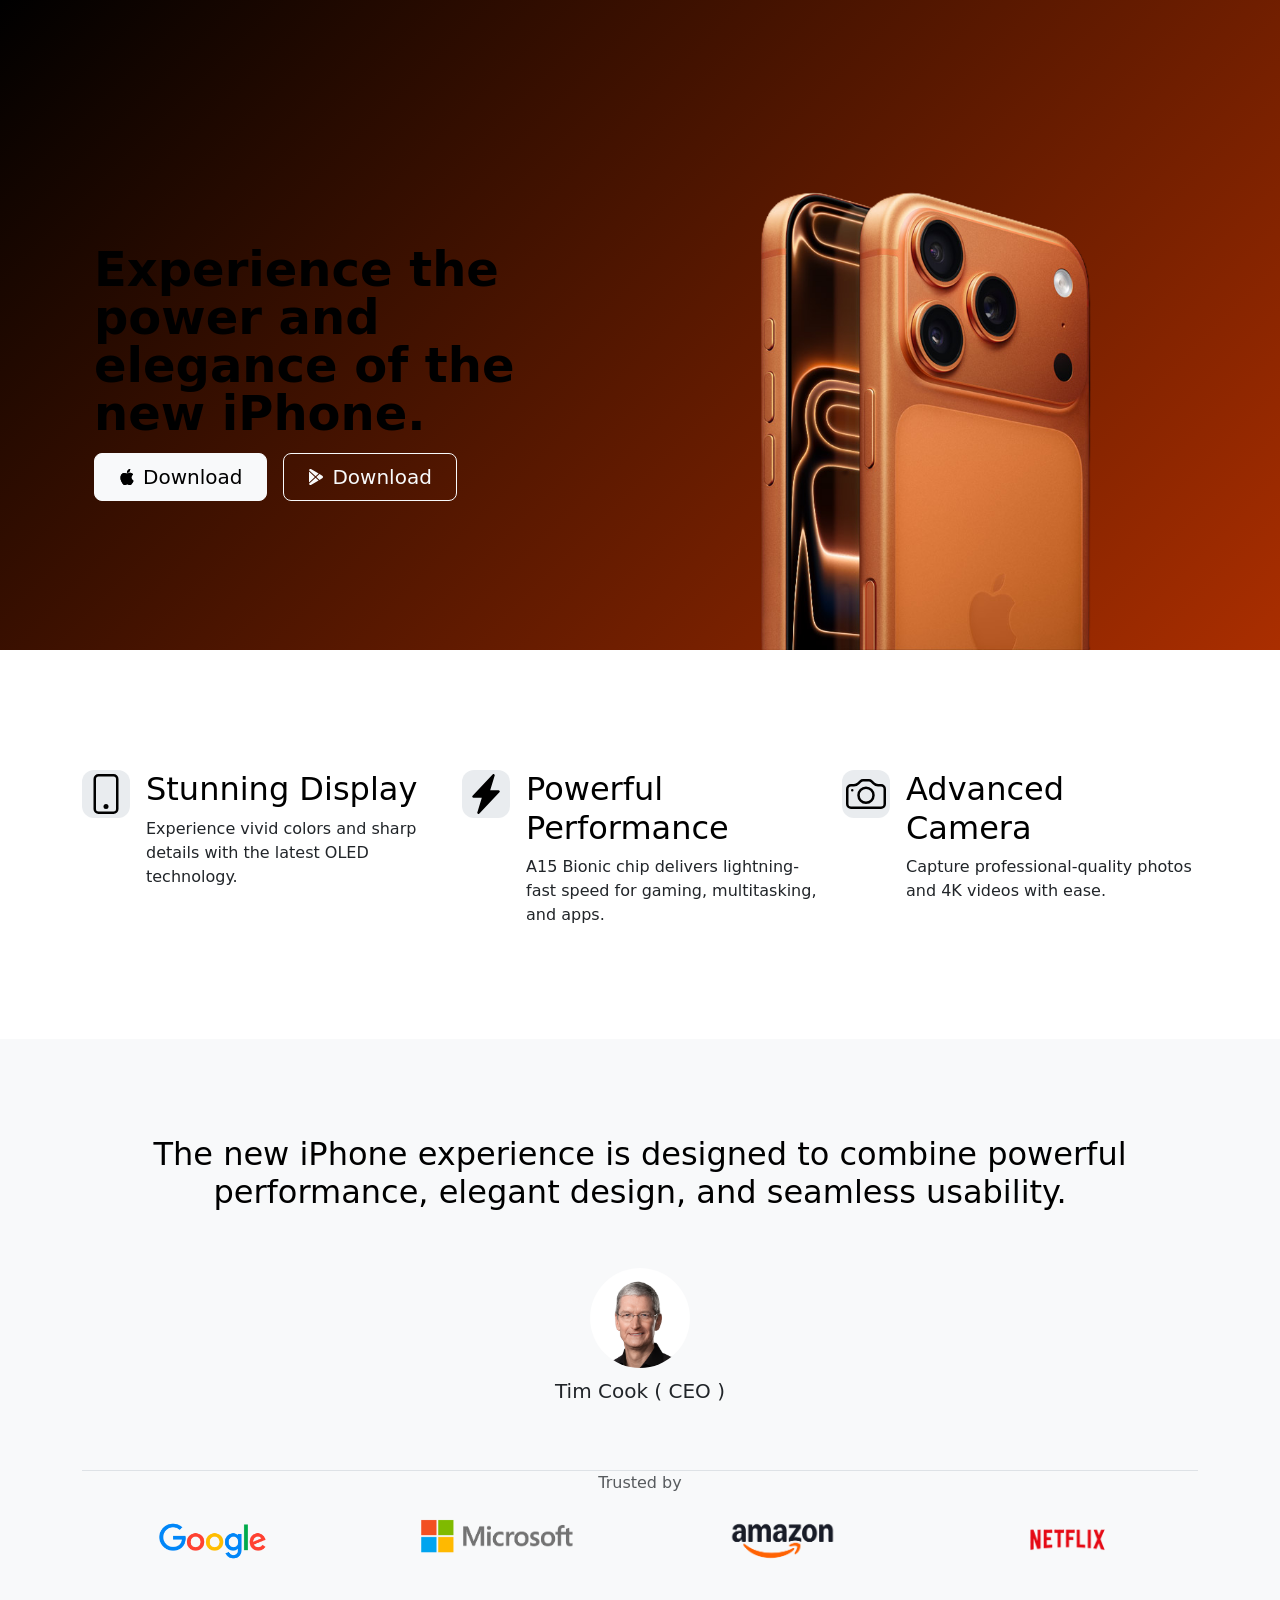
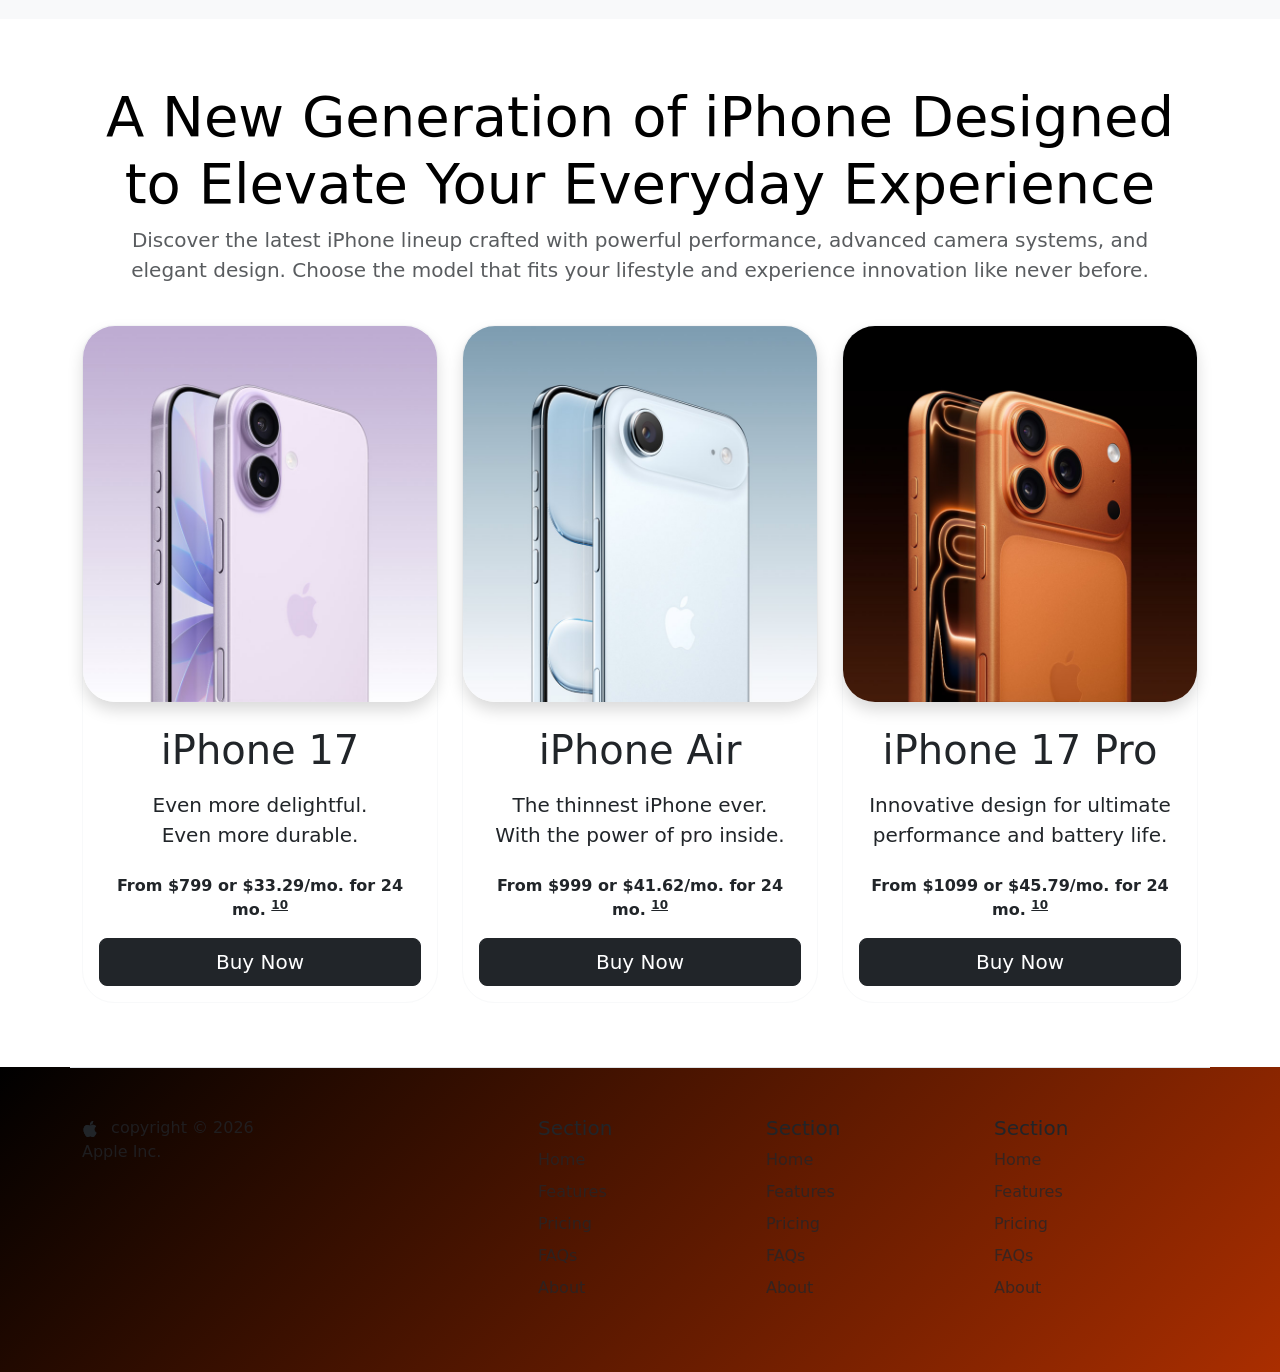
==== index.html @ 8bdb545b "updated" ====
<!doctype html>
<html lang="en">
  <head>
    <meta charset="UTF-8" />
    <meta name="viewport" content="width=device-width, initial-scale=1" />

    <title>New_iPhone</title>

    <!-- fav icon -->
    <link rel="icon" type="image/png" href="./images/apple.png" />

    <!-- Bootstrap CSS -->
    <link
      href="https://cdn.jsdelivr.net/npm/bootstrap@5.3.2/dist/css/bootstrap.min.css"
      rel="stylesheet"
    />

    <!-- link with style css -->
    <link rel="stylesheet" href="./css/style.css" />
  </head>

  <body>
    <!-- Title -->
    <section id="title" class="hero-bg">
      <div class="container col-xxl-8 px-4 pt-5">
        <div class="row flex-lg-row-reverse align-items-center g-5 pt-5">
          <div class="col-10 col-sm-8 col-lg-6">
            <img
              src="images/iphone_17pro-model.png"
              class="d-block mx-lg-auto img-fluid"
              alt="iphone image"
              height="200"
              loading="lazy"
            />
          </div>
          <div class="col-lg-6">
            <h1 class="display-5 fw-bold text-body-emphasis lh-1 mb-3">
              Experience the power and elegance of the new iPhone.
            </h1>
            <div class="d-grid gap-2 d-md-flex justify-content-md-start">
              <button
                type="button"
                class="btn btn-light btn-lg px-4 me-md-2 d-flex align-items-center"
              >
                <svg
                  xmlns="http://www.w3.org/2000/svg"
                  width="16"
                  height="16"
                  fill="currentColor"
                  class="bi bi-apple me-2"
                  viewBox="0 0 16 16"
                >
                  <path
                    d="M11.182.008C11.148-.03 9.923.023 8.857 1.18c-1.066 1.156-.902 2.482-.878 2.516s1.52.087 2.475-1.258.762-2.391.728-2.43m3.314 11.733c-.048-.096-2.325-1.234-2.113-3.422s1.675-2.789 1.698-2.854-.597-.79-1.254-1.157a3.7 3.7 0 0 0-1.563-.434c-.108-.003-.483-.095-1.254.116-.508.139-1.653.589-1.968.607-.316.018-1.256-.522-2.267-.665-.647-.125-1.333.131-1.824.328-.49.196-1.422.754-2.074 2.237-.652 1.482-.311 3.83-.067 4.56s.625 1.924 1.273 2.796c.576.984 1.34 1.667 1.659 1.899s1.219.386 1.843.067c.502-.308 1.408-.485 1.766-.472.357.013 1.061.154 1.782.539.571.197 1.111.115 1.652-.105.541-.221 1.324-1.059 2.238-2.758q.52-1.185.473-1.282"
                  />
                  <path
                    d="M11.182.008C11.148-.03 9.923.023 8.857 1.18c-1.066 1.156-.902 2.482-.878 2.516s1.52.087 2.475-1.258.762-2.391.728-2.43m3.314 11.733c-.048-.096-2.325-1.234-2.113-3.422s1.675-2.789 1.698-2.854-.597-.79-1.254-1.157a3.7 3.7 0 0 0-1.563-.434c-.108-.003-.483-.095-1.254.116-.508.139-1.653.589-1.968.607-.316.018-1.256-.522-2.267-.665-.647-.125-1.333.131-1.824.328-.49.196-1.422.754-2.074 2.237-.652 1.482-.311 3.83-.067 4.56s.625 1.924 1.273 2.796c.576.984 1.34 1.667 1.659 1.899s1.219.386 1.843.067c.502-.308 1.408-.485 1.766-.472.357.013 1.061.154 1.782.539.571.197 1.111.115 1.652-.105.541-.221 1.324-1.059 2.238-2.758q.52-1.185.473-1.282"
                  />
                </svg>
                Download
              </button>
              <button
                type="button"
                class="btn btn-outline-light btn-lg px-4 d-flex align-items-center"
              >
                <svg
                  xmlns="http://www.w3.org/2000/svg"
                  width="16"
                  height="16"
                  fill="currentColor"
                  class="bi bi-google-play me-2"
                  viewBox="0 0 16 16"
                >
                  <path
                    d="M14.222 9.374c1.037-.61 1.037-2.137 0-2.748L11.528 5.04 8.32 8l3.207 2.96zm-3.595 2.116L7.583 8.68 1.03 14.73c.201 1.029 1.36 1.61 2.303 1.055zM1 13.396V2.603L6.846 8zM1.03 1.27l6.553 6.05 3.044-2.81L3.333.215C2.39-.341 1.231.24 1.03 1.27"
                  />
                </svg>
                Download
              </button>
            </div>
          </div>
        </div>
      </div>
    </section>

    <!-- Features -->
    <section id="features">
      <div class="container">
        <div class="row g-4 py-5 row-cols-1 row-cols-lg-3 mt-5">
          <div class="col d-flex align-items-start">
            <div
              class="icon-square text-body-emphasis bg-body-secondary d-inline-flex align-items-center justify-content-center fs-4 flex-shrink-0 me-3"
            >
              <svg
                xmlns="http://www.w3.org/2000/svg"
                width="40"
                height="40"
                fill="currentColor"
                class="bi bi-phone"
                viewBox="0 0 16 16"
              >
                <path
                  d="M11 1a1 1 0 0 1 1 1v12a1 1 0 0 1-1 1H5a1 1 0 0 1-1-1V2a1 1 0 0 1 1-1zM5 0a2 2 0 0 0-2 2v12a2 2 0 0 0 2 2h6a2 2 0 0 0 2-2V2a2 2 0 0 0-2-2z"
                />
                <path d="M8 14a1 1 0 1 0 0-2 1 1 0 0 0 0 2" />
              </svg>
            </div>
            <div>
              <h3 class="fs-2 text-body-emphasis">Stunning Display</h3>
              <p>
                Experience vivid colors and sharp details with the latest OLED
                technology.
              </p>
            </div>
          </div>
          <div class="col d-flex align-items-start">
            <div
              class="icon-square text-body-emphasis bg-body-secondary d-inline-flex align-items-center justify-content-center fs-4 flex-shrink-0 me-3"
            >
              <svg
                xmlns="http://www.w3.org/2000/svg"
                width="40"
                height="40"
                fill="currentColor"
                class="bi bi-lightning-charge-fill"
                viewBox="0 0 16 16"
              >
                <path
                  d="M11.251.068a.5.5 0 0 1 .227.58L9.677 6.5H13a.5.5 0 0 1 .364.843l-8 8.5a.5.5 0 0 1-.842-.49L6.323 9.5H3a.5.5 0 0 1-.364-.843l8-8.5a.5.5 0 0 1 .615-.09z"
                />
              </svg>
            </div>
            <div>
              <h3 class="fs-2 text-body-emphasis">Powerful Performance</h3>
              <p>
                A15 Bionic chip delivers lightning-fast speed for gaming,
                multitasking, and apps.
              </p>
            </div>
          </div>
          <div class="col d-flex align-items-start">
            <div
              class="icon-square text-body-emphasis bg-body-secondary d-inline-flex align-items-center justify-content-center fs-4 flex-shrink-0 me-3"
            >
              <svg
                xmlns="http://www.w3.org/2000/svg"
                width="40"
                height="40"
                fill="currentColor"
                class="bi bi-camera"
                viewBox="0 0 16 16"
              >
                <path
                  d="M15 12a1 1 0 0 1-1 1H2a1 1 0 0 1-1-1V6a1 1 0 0 1 1-1h1.172a3 3 0 0 0 2.12-.879l.83-.828A1 1 0 0 1 6.827 3h2.344a1 1 0 0 1 .707.293l.828.828A3 3 0 0 0 12.828 5H14a1 1 0 0 1 1 1zM2 4a2 2 0 0 0-2 2v6a2 2 0 0 0 2 2h12a2 2 0 0 0 2-2V6a2 2 0 0 0-2-2h-1.172a2 2 0 0 1-1.414-.586l-.828-.828A2 2 0 0 0 9.172 2H6.828a2 2 0 0 0-1.414.586l-.828.828A2 2 0 0 1 3.172 4z"
                />
                <path
                  d="M8 11a2.5 2.5 0 1 1 0-5 2.5 2.5 0 0 1 0 5m0 1a3.5 3.5 0 1 0 0-7 3.5 3.5 0 0 0 0 7M3 6.5a.5.5 0 1 1-1 0 .5.5 0 0 1 1 0"
                />
              </svg>
            </div>
            <div>
              <h3 class="fs-2 text-body-emphasis">Advanced Camera</h3>
              <p>
                Capture professional-quality photos and 4K videos with ease.
              </p>
            </div>
          </div>
        </div>
      </div>
    </section>

    <!-- Testimonial -->
    <section id="testimonial">
      <div class="my-5">
        <div class="p-5 text-center bg-body-tertiary">
          <div class="container py-5">
            <h2 class="text-body-emphasis">
              The new iPhone experience is designed to combine powerful
              performance, elegant design, and seamless usability.
            </h2>
            <img
              src="./images/tim-cook_image.png"
              class="profile-img mt-5"
              alt="ceo image"
            />
            <p class="col-lg-8 mx-auto lead mt-2">Tim Cook ( CEO )</p>
          </div>

          <div class="container text-center">
            <p class="text-muted mb-3 border-top">Trusted by</p>
            <div class="row">
              <div class="col-lg-3 col-sm-12 align-items-center">
                <img src="./images/google.png" height="60" alt="google" />
              </div>
              <div class="col-lg-3 col-sm-12 align-items-center">
                <img src="./images/Microsoft.png" height="50" alt="microsoft" />
              </div>
              <div class="col-lg-3 col-sm-12 align-items-center">
                <img src="./images/Amazon.png" height="60" alt="amazon" />
              </div>
              <div class="col-lg-3 col-sm-12 align-items-center">
                <img src="./images/netflix.png" height="60" alt="netflix" />
              </div>
            </div>
          </div>
        </div>
      </div>
    </section>

    <!-- Pricing -->
    <section id="pricing">
      <div class="container">
        <div class="pricing-header p-3 pb-md-4 mx-auto text-center">
          <h2 class="display-4 fw-normal text-body-emphasis">
            A New Generation of iPhone Designed to Elevate Your Everyday
            Experience
          </h2>
          <p class="fs-5 text-body-secondary">
            Discover the latest iPhone lineup crafted with powerful performance,
            advanced camera systems, and elegant design. Choose the model that
            fits your lifestyle and experience innovation like never before.
          </p>
        </div>
        <div class="row row-cols-1 row-cols-md-3 mb-3 text-center">
          <div class="col">
            <div
              class="card border-light mb-3 rounded-5"
              style="max-width: 24rem"
            >
              <img
                src="./images/iphone_17.jpg"
                class="card-img-top mb-2 rounded-5 d-block shadow"
                alt="iphone_17"
              />

              <div class="card-body">
                <h1 class="card-title pricing-card-title">iPhone 17</h1>
                <ul class="list-unstyled mt-3 mb-4 fs-5">
                  <li>Even more delightful.</li>
                  <li>Even more durable.</li>
                </ul>
                <p class="fw-bold fs-6">
                  From $799 or $33.29/mo. for 24 mo.
                  <span><sup class="text-decoration-underline">10</sup></span>
                </p>

                <button type="button" class="w-100 btn btn-lg btn-dark">
                  Buy Now
                </button>
              </div>
            </div>
          </div>
          <div class="col">
            <div
              class="card border-light mb-3 rounded-5"
              style="max-width: 24rem"
            >
              <img
                src="./images/iphone_air.jpg"
                class="card-img-top mb-2 rounded-5 d-block shadow"
                alt="iphone_17"
              />

              <div class="card-body">
                <h1 class="card-title pricing-card-title">iPhone Air</h1>
                <ul class="list-unstyled mt-3 mb-4 fs-5">
                  <li>The thinnest iPhone ever.</li>
                  <li>With the power of pro inside.</li>
                </ul>
                <p class="fw-bold fs-6">
                  From $999 or $41.62/mo. for 24 mo.
                  <span><sup class="text-decoration-underline">10</sup></span>
                </p>

                <button type="button" class="w-100 btn btn-lg btn-dark">
                  Buy Now
                </button>
              </div>
            </div>
          </div>
          <div class="col">
            <div
              class="card border-light mb-3 rounded-5"
              style="max-width: 24rem"
            >
              <img
                src="./images/iphone_17pro.jpg"
                class="card-img-top mb-2 rounded-5 d-block shadow"
                alt="iphone_17"
              />

              <div class="card-body">
                <h1 class="card-title pricing-card-title">iPhone 17 Pro</h1>
                <ul class="list-unstyled mt-3 mb-4 fs-5">
                  <li>Innovative design for ultimate</li>
                  <li>performance and battery life.</li>
                </ul>
                <p class="fw-bold fs-6">
                  From $1099 or $45.79/mo. for 24 mo.
                  <span><sup class="text-decoration-underline">10</sup></span>
                </p>

                <button type="button" class="w-100 btn btn-lg btn-dark">
                  Buy Now
                </button>
              </div>
            </div>
          </div>
        </div>
      </div>
    </section>

    <!-- Footer -->
    <section id="footer" class="hero-bg">
      <div class="container">
        <footer
          class="row row-cols-1 row-cols-sm-2 row-cols-md-5 py-5 mt-5 border-top"
        >
          <div class="col mb-3">
            <p class="text-body-secondary fs-7">
              <span>
                <a
                  href="https://www.apple.com"
                  target="_blank"
                  class="text-decoration-none"
                >
                  <svg
                    xmlns="http://www.w3.org/2000/svg"
                    width="16"
                    height="16"
                    fill="currentColor"
                    class="bi bi-apple me-2 text-dark"
                    viewBox="0 0 16 16"
                  >
                    <path
                      d="M11.182.008C11.148-.03 9.923.023 8.857 1.18c-1.066 1.156-.902 2.482-.878 2.516s1.52.087 2.475-1.258.762-2.391.728-2.43m3.314 11.733c-.048-.096-2.325-1.234-2.113-3.422s1.675-2.789 1.698-2.854-.597-.79-1.254-1.157a3.7 3.7 0 0 0-1.563-.434c-.108-.003-.483-.095-1.254.116-.508.139-1.653.589-1.968.607-.316.018-1.256-.522-2.267-.665-.647-.125-1.333.131-1.824.328-.49.196-1.422.754-2.074 2.237-.652 1.482-.311 3.83-.067 4.56s.625 1.924 1.273 2.796c.576.984 1.34 1.667 1.659 1.899s1.219.386 1.843.067c.502-.308 1.408-.485 1.766-.472.357.013 1.061.154 1.782.539.571.197 1.111.115 1.652-.105.541-.221 1.324-1.059 2.238-2.758q.52-1.185.473-1.282"
                    />
                    <path
                      d="M11.182.008C11.148-.03 9.923.023 8.857 1.18c-1.066 1.156-.902 2.482-.878 2.516s1.52.087 2.475-1.258.762-2.391.728-2.43m3.314 11.733c-.048-.096-2.325-1.234-2.113-3.422s1.675-2.789 1.698-2.854-.597-.79-1.254-1.157a3.7 3.7 0 0 0-1.563-.434c-.108-.003-.483-.095-1.254.116-.508.139-1.653.589-1.968.607-.316.018-1.256-.522-2.267-.665-.647-.125-1.333.131-1.824.328-.49.196-1.422.754-2.074 2.237-.652 1.482-.311 3.83-.067 4.56s.625 1.924 1.273 2.796c.576.984 1.34 1.667 1.659 1.899s1.219.386 1.843.067c.502-.308 1.408-.485 1.766-.472.357.013 1.061.154 1.782.539.571.197 1.111.115 1.652-.105.541-.221 1.324-1.059 2.238-2.758q.52-1.185.473-1.282"
                    />
                  </svg>
                </a>
              </span>
              copyright © 2026 Apple Inc.
            </p>
          </div>
          <div class="col mb-3"></div>
          <div class="col mb-3">
            <h5>Section</h5>
            <ul class="nav flex-column">
              <li class="nav-item mb-2">
                <a href="#" class="nav-link p-0 text-body-secondary">Home</a>
              </li>
              <li class="nav-item mb-2">
                <a href="#" class="nav-link p-0 text-body-secondary"
                  >Features</a
                >
              </li>
              <li class="nav-item mb-2">
                <a href="#" class="nav-link p-0 text-body-secondary">Pricing</a>
              </li>
              <li class="nav-item mb-2">
                <a href="#" class="nav-link p-0 text-body-secondary">FAQs</a>
              </li>
              <li class="nav-item mb-2">
                <a href="#" class="nav-link p-0 text-body-secondary">About</a>
              </li>
            </ul>
          </div>
          <div class="col mb-3">
            <h5>Section</h5>
            <ul class="nav flex-column">
              <li class="nav-item mb-2">
                <a href="#" class="nav-link p-0 text-body-secondary">Home</a>
              </li>
              <li class="nav-item mb-2">
                <a href="#" class="nav-link p-0 text-body-secondary"
                  >Features</a
                >
              </li>
              <li class="nav-item mb-2">
                <a href="#" class="nav-link p-0 text-body-secondary">Pricing</a>
              </li>
              <li class="nav-item mb-2">
                <a href="#" class="nav-link p-0 text-body-secondary">FAQs</a>
              </li>
              <li class="nav-item mb-2">
                <a href="#" class="nav-link p-0 text-body-secondary">About</a>
              </li>
            </ul>
          </div>
          <div class="col mb-3">
            <h5>Section</h5>
            <ul class="nav flex-column">
              <li class="nav-item mb-2">
                <a href="#" class="nav-link p-0 text-body-secondary">Home</a>
              </li>
              <li class="nav-item mb-2">
                <a href="#" class="nav-link p-0 text-body-secondary"
                  >Features</a
                >
              </li>
              <li class="nav-item mb-2">
                <a href="#" class="nav-link p-0 text-body-secondary">Pricing</a>
              </li>
              <li class="nav-item mb-2">
                <a href="#" class="nav-link p-0 text-body-secondary">FAQs</a>
              </li>
              <li class="nav-item mb-2">
                <a href="#" class="nav-link p-0 text-body-secondary">About</a>
              </li>
            </ul>
          </div>
        </footer>
      </div>
    </section>

    <!-- Bootstrap JS -->
    <script src="https://cdn.jsdelivr.net/npm/bootstrap@5.3.2/dist/js/bootstrap.bundle.min.js"></script>
  </body>
</html>
---- css/style.css ----
.hero-bg {
  background: linear-gradient(135deg, #000000, #ff4500, #ff8c00);
  background-size: 300% 300%; /* for smooth animation */
  animation: gradientShift 12s ease infinite;
}
/* Animation */
@keyframes gradientShift {
  0% {
    background-position: 0% 50%;
  }
  50% {
    background-position: 100% 50%;
  }
  100% {
    background-position: 0% 50%;
  }
}

.icon-square {
  width: 3rem;
  height: 3rem;
  border-radius: 0.75rem;
}

.profile-img {
  height: 100px;
  border-radius: 50%;
}
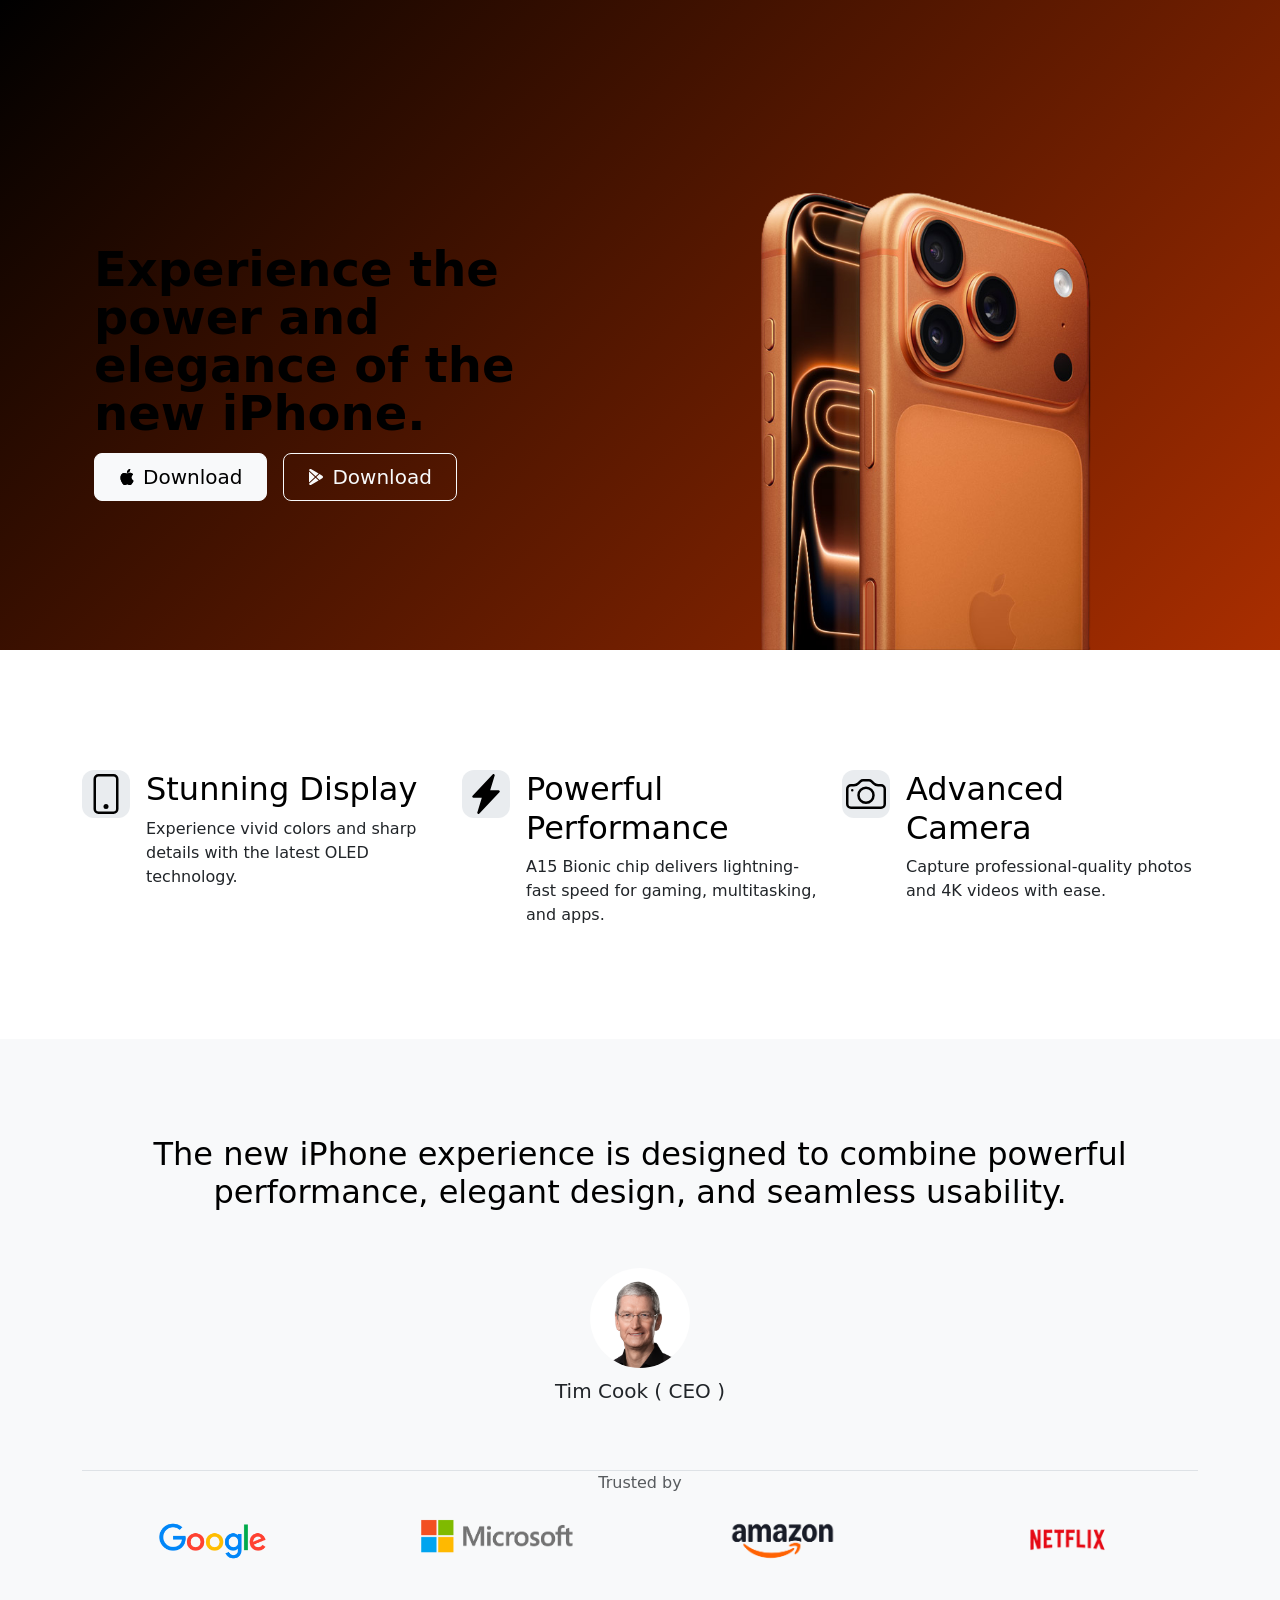
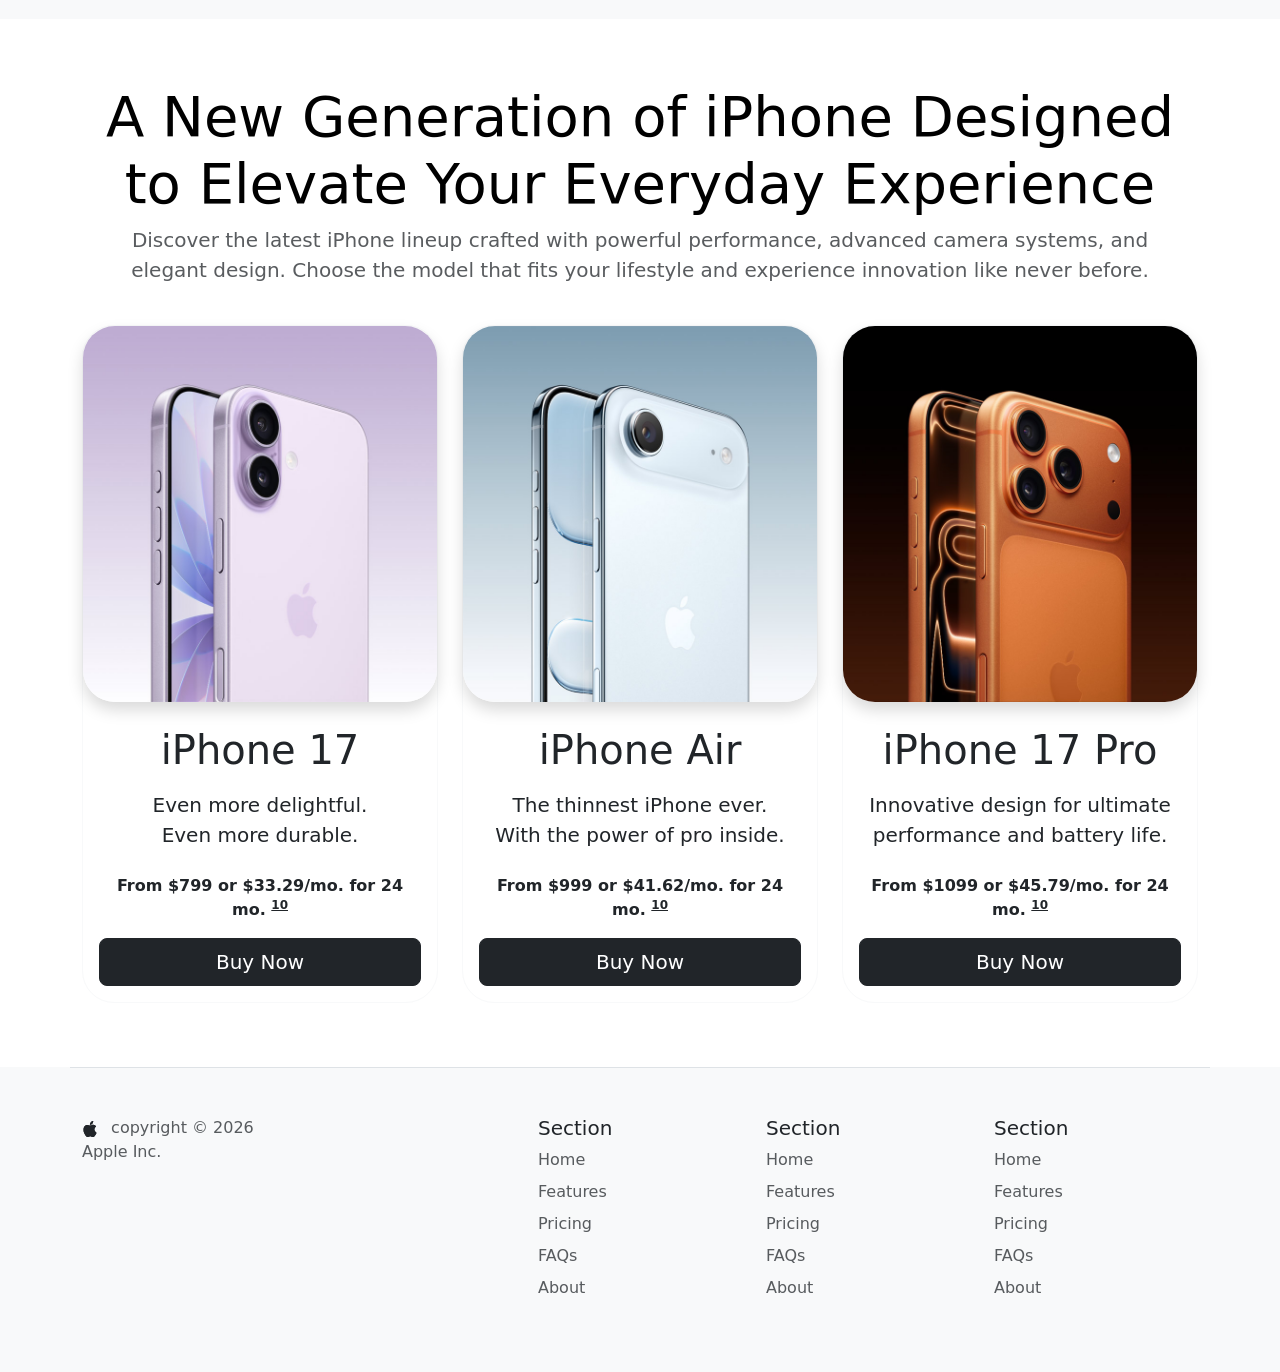
==== commit 325db6b3: "updated" ====
--- a/index.html
+++ b/index.html
@@ -311,7 +311,7 @@
     </section>
 
     <!-- Footer -->
-    <section id="footer" class="hero-bg">
+    <section id="footer" class="bg-light">
       <div class="container">
         <footer
           class="row row-cols-1 row-cols-sm-2 row-cols-md-5 py-5 mt-5 border-top"
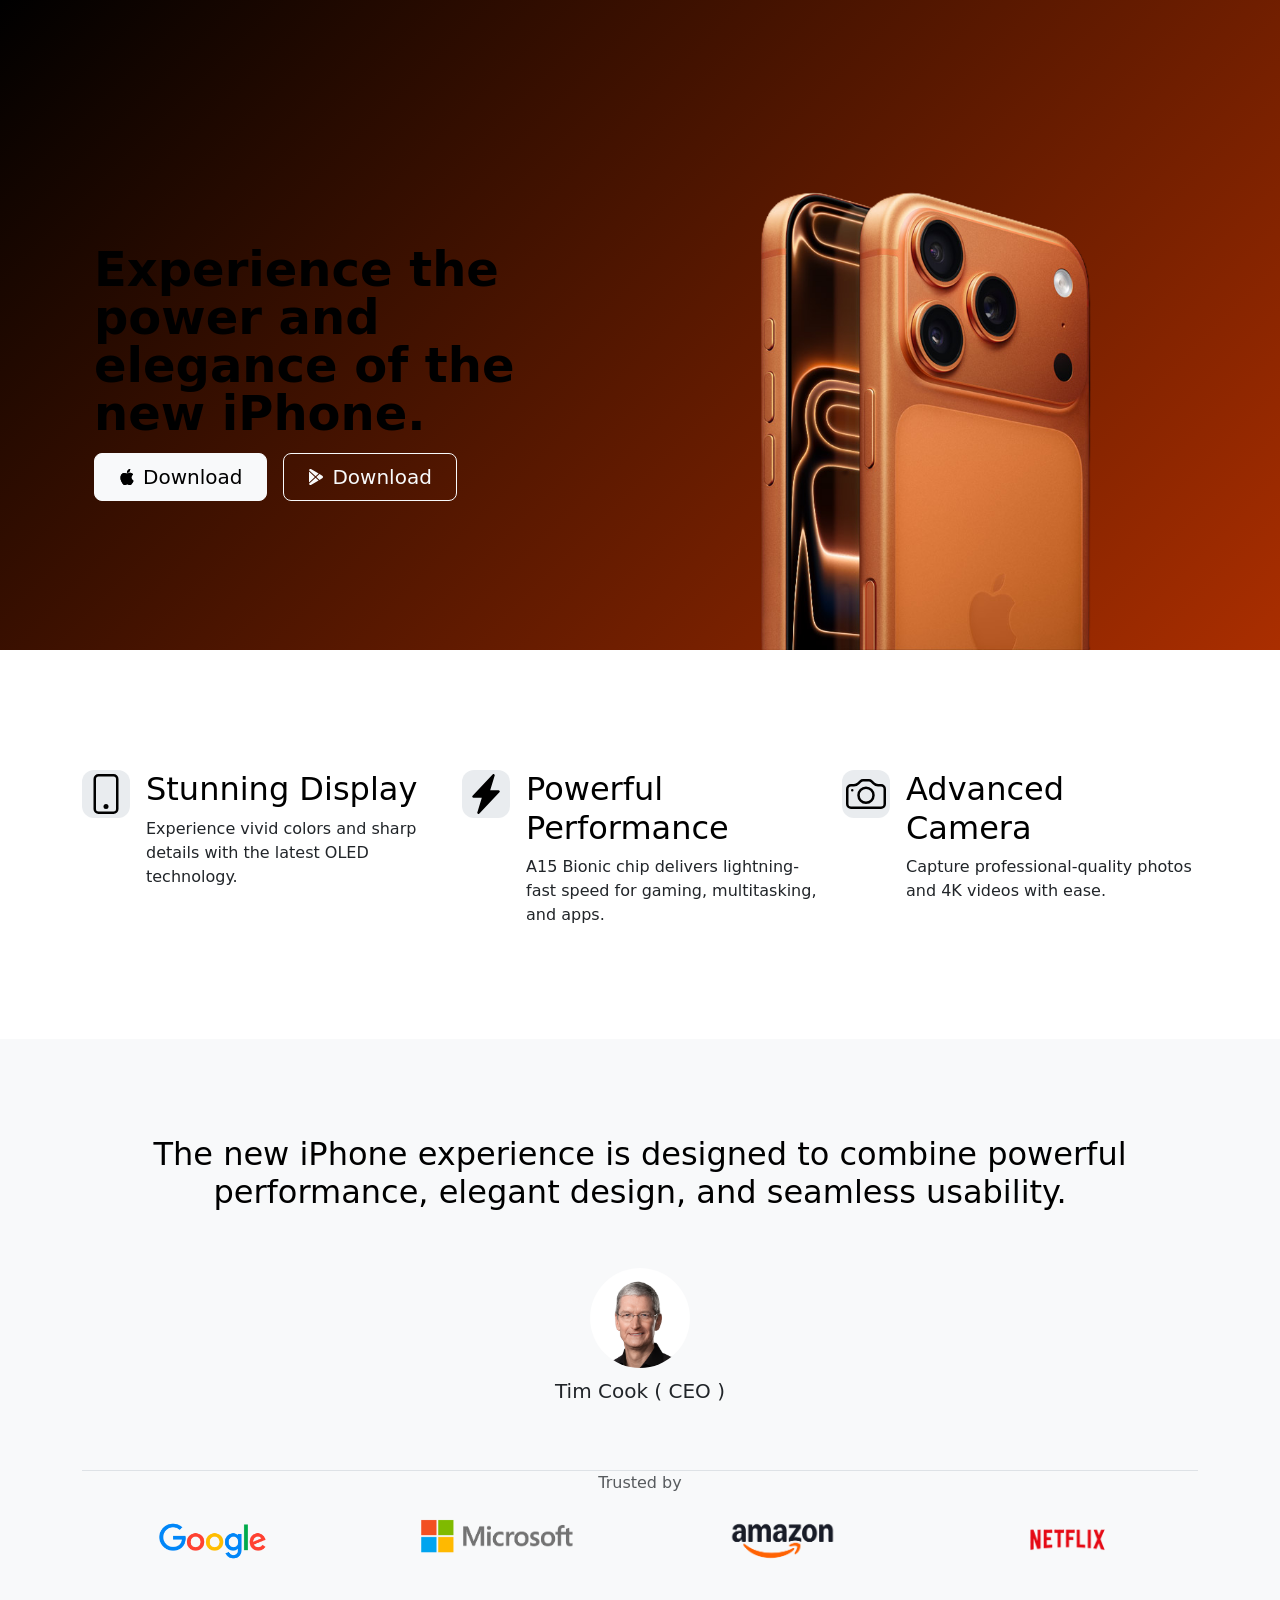
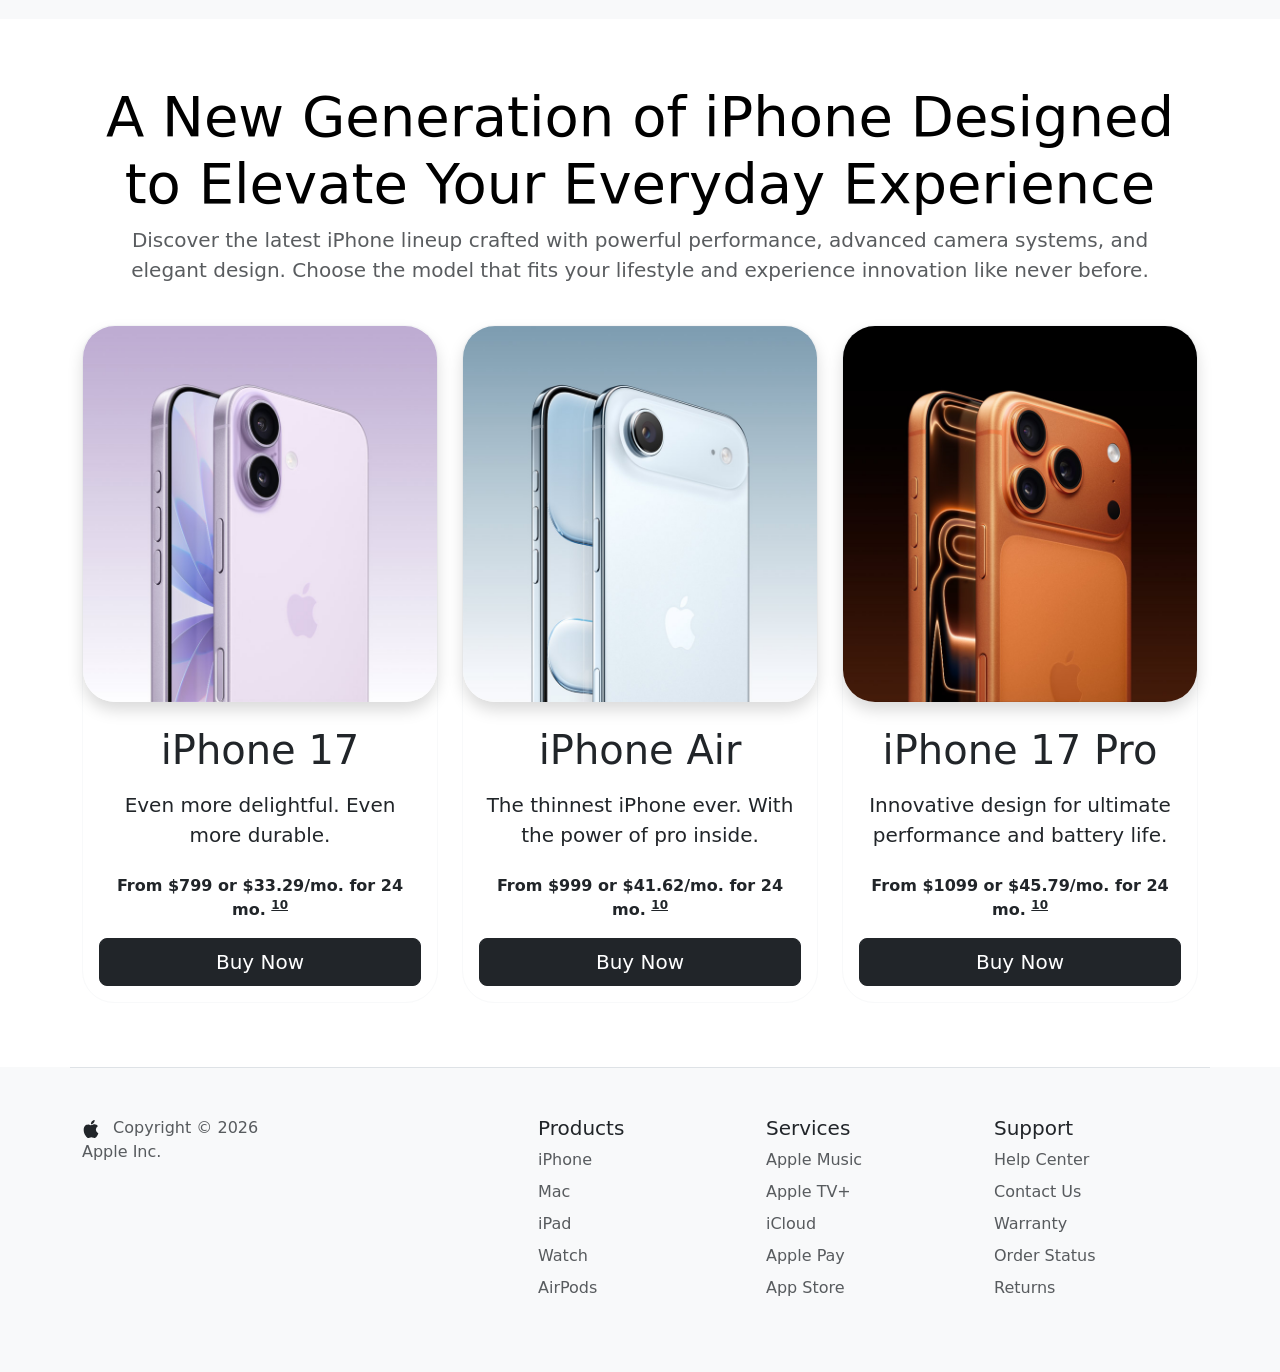
==== commit 3a4aae5c: "fixed" ====
--- a/index.html
+++ b/index.html
@@ -235,9 +235,8 @@
 
               <div class="card-body">
                 <h1 class="card-title pricing-card-title">iPhone 17</h1>
-                <ul class="list-unstyled mt-3 mb-4 fs-5">
-                  <li>Even more delightful.</li>
-                  <li>Even more durable.</li>
+                <ul class="list-unstyled mt-3 mb-4 fs-5 text-align-center">
+                  <li>Even more delightful. Even more durable.</li>
                 </ul>
                 <p class="fw-bold fs-6">
                   From $799 or $33.29/mo. for 24 mo.
@@ -263,9 +262,10 @@
 
               <div class="card-body">
                 <h1 class="card-title pricing-card-title">iPhone Air</h1>
-                <ul class="list-unstyled mt-3 mb-4 fs-5">
-                  <li>The thinnest iPhone ever.</li>
-                  <li>With the power of pro inside.</li>
+                <ul class="list-unstyled mt-3 mb-4 fs-5 text-center">
+                  <li>
+                    The thinnest iPhone ever. With the power of pro inside.
+                  </li>
                 </ul>
                 <p class="fw-bold fs-6">
                   From $999 or $41.62/mo. for 24 mo.
@@ -291,9 +291,10 @@
 
               <div class="card-body">
                 <h1 class="card-title pricing-card-title">iPhone 17 Pro</h1>
-                <ul class="list-unstyled mt-3 mb-4 fs-5">
-                  <li>Innovative design for ultimate</li>
-                  <li>performance and battery life.</li>
+                <ul class="list-unstyled mt-3 mb-4 fs-5 text-center">
+                  <li>
+                    Innovative design for ultimate performance and battery life.
+                  </li>
                 </ul>
                 <p class="fw-bold fs-6">
                   From $1099 or $45.79/mo. for 24 mo.
@@ -316,98 +317,114 @@
         <footer
           class="row row-cols-1 row-cols-sm-2 row-cols-md-5 py-5 mt-5 border-top"
         >
-          <div class="col mb-3">
-            <p class="text-body-secondary fs-7">
-              <span>
-                <a
-                  href="https://www.apple.com"
-                  target="_blank"
-                  class="text-decoration-none"
-                >
-                  <svg
-                    xmlns="http://www.w3.org/2000/svg"
-                    width="16"
-                    height="16"
-                    fill="currentColor"
-                    class="bi bi-apple me-2 text-dark"
-                    viewBox="0 0 16 16"
-                  >
-                    <path
-                      d="M11.182.008C11.148-.03 9.923.023 8.857 1.18c-1.066 1.156-.902 2.482-.878 2.516s1.52.087 2.475-1.258.762-2.391.728-2.43m3.314 11.733c-.048-.096-2.325-1.234-2.113-3.422s1.675-2.789 1.698-2.854-.597-.79-1.254-1.157a3.7 3.7 0 0 0-1.563-.434c-.108-.003-.483-.095-1.254.116-.508.139-1.653.589-1.968.607-.316.018-1.256-.522-2.267-.665-.647-.125-1.333.131-1.824.328-.49.196-1.422.754-2.074 2.237-.652 1.482-.311 3.83-.067 4.56s.625 1.924 1.273 2.796c.576.984 1.34 1.667 1.659 1.899s1.219.386 1.843.067c.502-.308 1.408-.485 1.766-.472.357.013 1.061.154 1.782.539.571.197 1.111.115 1.652-.105.541-.221 1.324-1.059 2.238-2.758q.52-1.185.473-1.282"
-                    />
-                    <path
-                      d="M11.182.008C11.148-.03 9.923.023 8.857 1.18c-1.066 1.156-.902 2.482-.878 2.516s1.52.087 2.475-1.258.762-2.391.728-2.43m3.314 11.733c-.048-.096-2.325-1.234-2.113-3.422s1.675-2.789 1.698-2.854-.597-.79-1.254-1.157a3.7 3.7 0 0 0-1.563-.434c-.108-.003-.483-.095-1.254.116-.508.139-1.653.589-1.968.607-.316.018-1.256-.522-2.267-.665-.647-.125-1.333.131-1.824.328-.49.196-1.422.754-2.074 2.237-.652 1.482-.311 3.83-.067 4.56s.625 1.924 1.273 2.796c.576.984 1.34 1.667 1.659 1.899s1.219.386 1.843.067c.502-.308 1.408-.485 1.766-.472.357.013 1.061.154 1.782.539.571.197 1.111.115 1.652-.105.541-.221 1.324-1.059 2.238-2.758q.52-1.185.473-1.282"
-                    />
-                  </svg>
-                </a>
-              </span>
-              copyright © 2026 Apple Inc.
+          <!-- Apple copyright -->
+          <div class="col mb-3 text-center text-md-start">
+            <p class="text-body-secondary mb-0">
+              <a
+                href="https://www.apple.com"
+                target="_blank"
+                class="text-decoration-none text-dark me-2"
+              >
+                <svg
+                  xmlns="http://www.w3.org/2000/svg"
+                  width="18"
+                  height="18"
+                  fill="currentColor"
+                  class="bi bi-apple"
+                  viewBox="0 0 16 16"
+                >
+                  <path
+                    d="M11.182.008C11.148-.03 9.923.023 8.857 1.18c-1.066 1.156-.902 2.482-.878 2.516s1.52.087 2.475-1.258.762-2.391.728-2.43"
+                  />
+                  <path
+                    d="M14.496 11.741c-.048-.096-2.325-1.234-2.113-3.422.212-2.188 1.675-2.789 1.698-2.854-.023-.065-.597-.79-1.254-1.157a3.7 3.7 0 0 0-1.563-.434c-.108-.003-.483-.095-1.254.116-.508.139-1.653.589-1.968.607-.316.018-1.256-.522-2.267-.665-.647-.125-1.333.131-1.824.328-.49.196-1.422.754-2.074 2.237-.652 1.482-.311 3.83-.067 4.56.244.73.625 1.924 1.273 2.796.576.984 1.34 1.667 1.659 1.899.319.232 1.219.386 1.843.067.502-.308 1.408-.485 1.766-.472.357.013 1.061.154 1.782.539.571.197 1.111.115 1.652-.105.541-.221 1.324-1.059 2.238-2.758.347-.79.5-1.214.473-1.282z"
+                  />
+                </svg>
+              </a>
+              Copyright © 2026 Apple Inc.
             </p>
           </div>
+
           <div class="col mb-3"></div>
-          <div class="col mb-3">
-            <h5>Section</h5>
+
+          <!-- Section 1 -->
+          <div class="col mb-3 text-center text-md-start">
+            <h5>Products</h5>
             <ul class="nav flex-column">
               <li class="nav-item mb-2">
-                <a href="#" class="nav-link p-0 text-body-secondary">Home</a>
-              </li>
-              <li class="nav-item mb-2">
-                <a href="#" class="nav-link p-0 text-body-secondary"
-                  >Features</a
-                >
-              </li>
-              <li class="nav-item mb-2">
-                <a href="#" class="nav-link p-0 text-body-secondary">Pricing</a>
-              </li>
-              <li class="nav-item mb-2">
-                <a href="#" class="nav-link p-0 text-body-secondary">FAQs</a>
-              </li>
-              <li class="nav-item mb-2">
-                <a href="#" class="nav-link p-0 text-body-secondary">About</a>
+                <a href="#" class="nav-link p-0 text-body-secondary">iPhone</a>
+              </li>
+              <li class="nav-item mb-2">
+                <a href="#" class="nav-link p-0 text-body-secondary">Mac</a>
+              </li>
+              <li class="nav-item mb-2">
+                <a href="#" class="nav-link p-0 text-body-secondary">iPad</a>
+              </li>
+              <li class="nav-item mb-2">
+                <a href="#" class="nav-link p-0 text-body-secondary">Watch</a>
+              </li>
+              <li class="nav-item mb-2">
+                <a href="#" class="nav-link p-0 text-body-secondary">AirPods</a>
               </li>
             </ul>
           </div>
-          <div class="col mb-3">
-            <h5>Section</h5>
+
+          <!-- Section 2 -->
+          <div class="col mb-3 text-center text-md-start">
+            <h5>Services</h5>
             <ul class="nav flex-column">
               <li class="nav-item mb-2">
-                <a href="#" class="nav-link p-0 text-body-secondary">Home</a>
-              </li>
-              <li class="nav-item mb-2">
-                <a href="#" class="nav-link p-0 text-body-secondary"
-                  >Features</a
-                >
-              </li>
-              <li class="nav-item mb-2">
-                <a href="#" class="nav-link p-0 text-body-secondary">Pricing</a>
-              </li>
-              <li class="nav-item mb-2">
-                <a href="#" class="nav-link p-0 text-body-secondary">FAQs</a>
-              </li>
-              <li class="nav-item mb-2">
-                <a href="#" class="nav-link p-0 text-body-secondary">About</a>
+                <a href="#" class="nav-link p-0 text-body-secondary"
+                  >Apple Music</a
+                >
+              </li>
+              <li class="nav-item mb-2">
+                <a href="#" class="nav-link p-0 text-body-secondary"
+                  >Apple TV+</a
+                >
+              </li>
+              <li class="nav-item mb-2">
+                <a href="#" class="nav-link p-0 text-body-secondary">iCloud</a>
+              </li>
+              <li class="nav-item mb-2">
+                <a href="#" class="nav-link p-0 text-body-secondary"
+                  >Apple Pay</a
+                >
+              </li>
+              <li class="nav-item mb-2">
+                <a href="#" class="nav-link p-0 text-body-secondary"
+                  >App Store</a
+                >
               </li>
             </ul>
           </div>
-          <div class="col mb-3">
-            <h5>Section</h5>
+
+          <!-- Section 3 -->
+          <div class="col mb-3 text-center text-md-start">
+            <h5>Support</h5>
             <ul class="nav flex-column">
               <li class="nav-item mb-2">
-                <a href="#" class="nav-link p-0 text-body-secondary">Home</a>
-              </li>
-              <li class="nav-item mb-2">
-                <a href="#" class="nav-link p-0 text-body-secondary"
-                  >Features</a
-                >
-              </li>
-              <li class="nav-item mb-2">
-                <a href="#" class="nav-link p-0 text-body-secondary">Pricing</a>
-              </li>
-              <li class="nav-item mb-2">
-                <a href="#" class="nav-link p-0 text-body-secondary">FAQs</a>
-              </li>
-              <li class="nav-item mb-2">
-                <a href="#" class="nav-link p-0 text-body-secondary">About</a>
+                <a href="#" class="nav-link p-0 text-body-secondary"
+                  >Help Center</a
+                >
+              </li>
+              <li class="nav-item mb-2">
+                <a href="#" class="nav-link p-0 text-body-secondary"
+                  >Contact Us</a
+                >
+              </li>
+              <li class="nav-item mb-2">
+                <a href="#" class="nav-link p-0 text-body-secondary"
+                  >Warranty</a
+                >
+              </li>
+              <li class="nav-item mb-2">
+                <a href="#" class="nav-link p-0 text-body-secondary"
+                  >Order Status</a
+                >
+              </li>
+              <li class="nav-item mb-2">
+                <a href="#" class="nav-link p-0 text-body-secondary">Returns</a>
               </li>
             </ul>
           </div>
